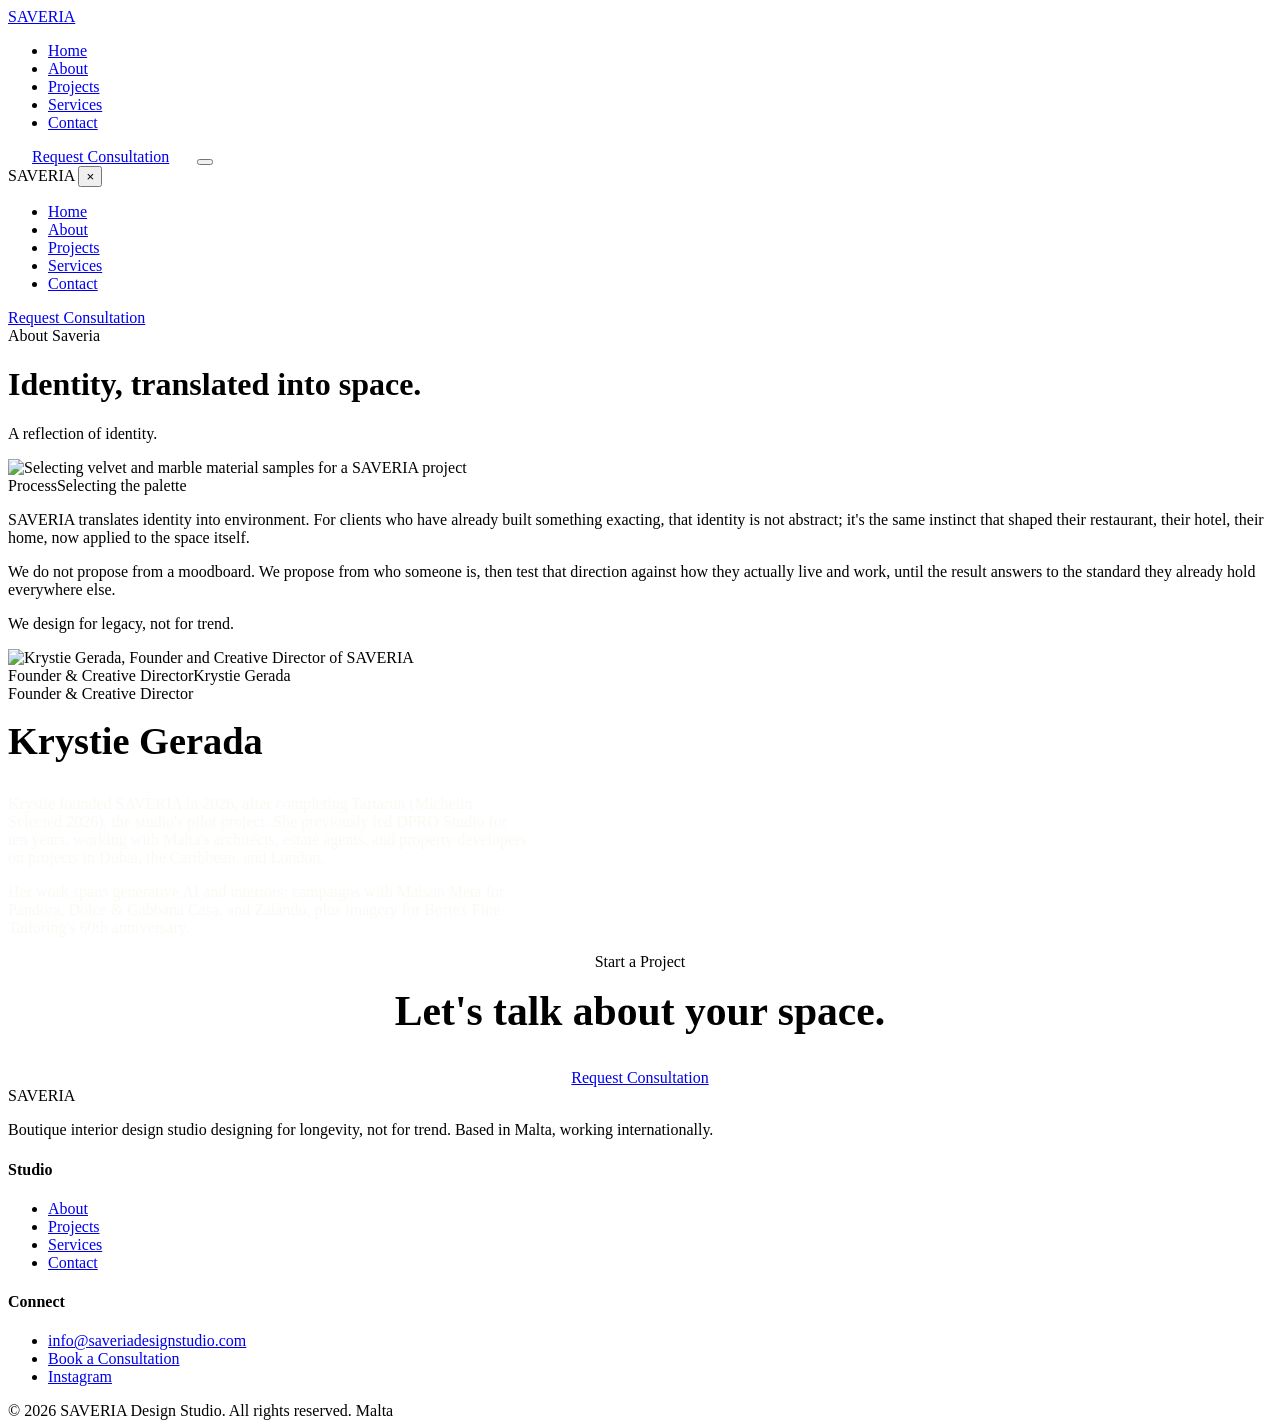
==== about.html @ c2e55684 "Add files via upload" ====
<!DOCTYPE html>
<html lang="en">
<head>
<meta charset="UTF-8" />
<meta name="viewport" content="width=device-width, initial-scale=1.0" />
<title>About · SAVERIA</title>
<meta name="description" content="SAVERIA was founded by Krystie Gerada in 2026. Learn about the studio's philosophy and its founder's thirteen years translating identity into space." />
<link rel="preconnect" href="https://fonts.googleapis.com">
<link rel="preconnect" href="https://fonts.gstatic.com" crossorigin>
<link href="https://fonts.googleapis.com/css2?family=Cormorant+Garamond:ital,wght@0,400;0,500;0,600;1,400;1,500;1,600&family=Jost:ital,wght@0,300;0,400;0,500;0,600;1,300;1,400&family=Prata&display=swap" rel="stylesheet">
<link rel="stylesheet" href="css/styles.css" />
</head>
<body>

<header class="site-header">
  <div class="site-header__inner">
    <a href="index.html" class="logo">SAVERIA</a>
    <nav class="nav">
      <ul class="nav__links">
        <li><a href="index.html">Home</a></li>
        <li><a href="about.html" class="is-active">About</a></li>
        <li><a href="projects.html">Projects</a></li>
        <li><a href="services.html">Services</a></li>
        <li><a href="contact.html">Contact</a></li>
      </ul>
      <a href="https://calendly.com/saveriadesignstudio-info/30min" class="btn btn--primary" style="padding:0.7rem 1.5rem;">Request Consultation</a>
      <button class="nav-toggle" aria-label="Open menu">
        <span></span><span></span><span></span>
      </button>
    </nav>
  </div>
</header>

<div class="nav-drawer">
  <div class="nav-drawer__top">
    <span class="logo">SAVERIA</span>
    <button class="nav-drawer__close" aria-label="Close menu">&times;</button>
  </div>
  <ul>
    <li><a href="index.html">Home</a></li>
    <li><a href="about.html">About</a></li>
    <li><a href="projects.html">Projects</a></li>
    <li><a href="services.html">Services</a></li>
    <li><a href="contact.html">Contact</a></li>
  </ul>
  <a href="https://calendly.com/saveriadesignstudio-info/30min" class="btn btn--primary">Request Consultation</a>
</div>

<main>

  <div class="page-header container">
    <span class="eyebrow" style="justify-content:center;">About Saveria</span>
    <h1>Identity, translated into space.</h1>
    <p class="page-header__lede">A reflection of identity.</p>
  </div>

  <section class="section" style="padding-top:0;">
    <div class="container about-grid">
      <div class="ph ph--portrait ph--photo">
        <img src="images/about/01-materials.jpg" alt="Selecting velvet and marble material samples for a SAVERIA project" />
        <div class="ph__label"><span>Process</span>Selecting the palette</div>
      </div>
      <div class="about-copy">
        <p>SAVERIA translates identity into environment. For clients who have already built something exacting, that identity is not abstract; it's the same instinct that shaped their restaurant, their hotel, their home, now applied to the space itself.</p>
        <p>We do not propose from a moodboard. We propose from who someone is, then test that direction against how they actually live and work, until the result answers to the standard they already hold everywhere else.</p>
        <p>We design for legacy, not for trend.</p>
      </div>
    </div>
  </section>

  <section class="section section--dark">
    <div class="container founder-block">
      <div class="ph ph--tall ph--photo">
        <img src="images/about/02-portrait.jpg" alt="Krystie Gerada, Founder and Creative Director of SAVERIA" style="object-position: top center;" />
        <div class="ph__label"><span>Founder & Creative Director</span>Krystie Gerada</div>
      </div>
      <div>
        <span class="eyebrow">Founder &amp; Creative Director</span>
        <h2 style="margin-top:1rem; font-size:clamp(1.8rem, 3.4vw, 2.4rem);">Krystie Gerada</h2>
        <p style="margin-top:1.25rem; color:rgba(250,246,239,0.72); max-width:520px;">Krystie founded SAVERIA in 2026, after completing Tartarun (Michelin Selected 2026), the studio's pilot project. She previously led DPRO Studio for ten years, working with Malta's architects, estate agents, and property developers on projects in Dubai, the Caribbean, and London.</p>
        <p style="margin-top:1rem; color:rgba(250,246,239,0.72); max-width:520px;">Her work spans generative AI and interiors: campaigns with Maison Meta for Pandora, Dolce &amp; Gabbana Casa, and Zalando, plus imagery for Bortex Fine Tailoring's 60th anniversary.</p>
      </div>
    </div>
  </section>

  <section class="section" style="text-align:center;">
    <div class="container">
      <span class="eyebrow" style="justify-content:center;">Start a Project</span>
      <h2 style="margin-top:1rem; font-size:clamp(1.8rem, 3.4vw, 2.6rem);">Let's talk about your space.</h2>
      <div style="margin-top:2rem;">
        <a href="https://calendly.com/saveriadesignstudio-info/30min" class="btn btn--primary">Request Consultation</a>
      </div>
    </div>
  </section>

</main>

<footer class="site-footer">
  <div class="container">
    <div class="footer-grid">
      <div>
        <span class="logo">SAVERIA</span>
        <p class="footer-tagline">Boutique interior design studio designing for longevity, not for trend. Based in Malta, working internationally.</p>
      </div>
      <div class="footer-col">
        <h4>Studio</h4>
        <ul>
          <li><a href="about.html">About</a></li>
          <li><a href="projects.html">Projects</a></li>
          <li><a href="services.html">Services</a></li>
          <li><a href="contact.html">Contact</a></li>
        </ul>
      </div>
      <div class="footer-col">
        <h4>Connect</h4>
        <ul>
          <li><a href="mailto:info@saveriadesignstudio.com">info@saveriadesignstudio.com</a></li>
          <li><a href="https://calendly.com/saveriadesignstudio-info/30min">Book a Consultation</a></li>
          <li><a href="https://www.instagram.com/saveriadesignstudio/" target="_blank" rel="noopener">Instagram</a></li>
        </ul>
      </div>
    </div>
    <div class="footer-bottom">
      <span>&copy; 2026 SAVERIA Design Studio. All rights reserved.</span>
      <span>Malta</span>
    </div>
  </div>
</footer>

<script src="js/main.js"></script>
</body>
</html>
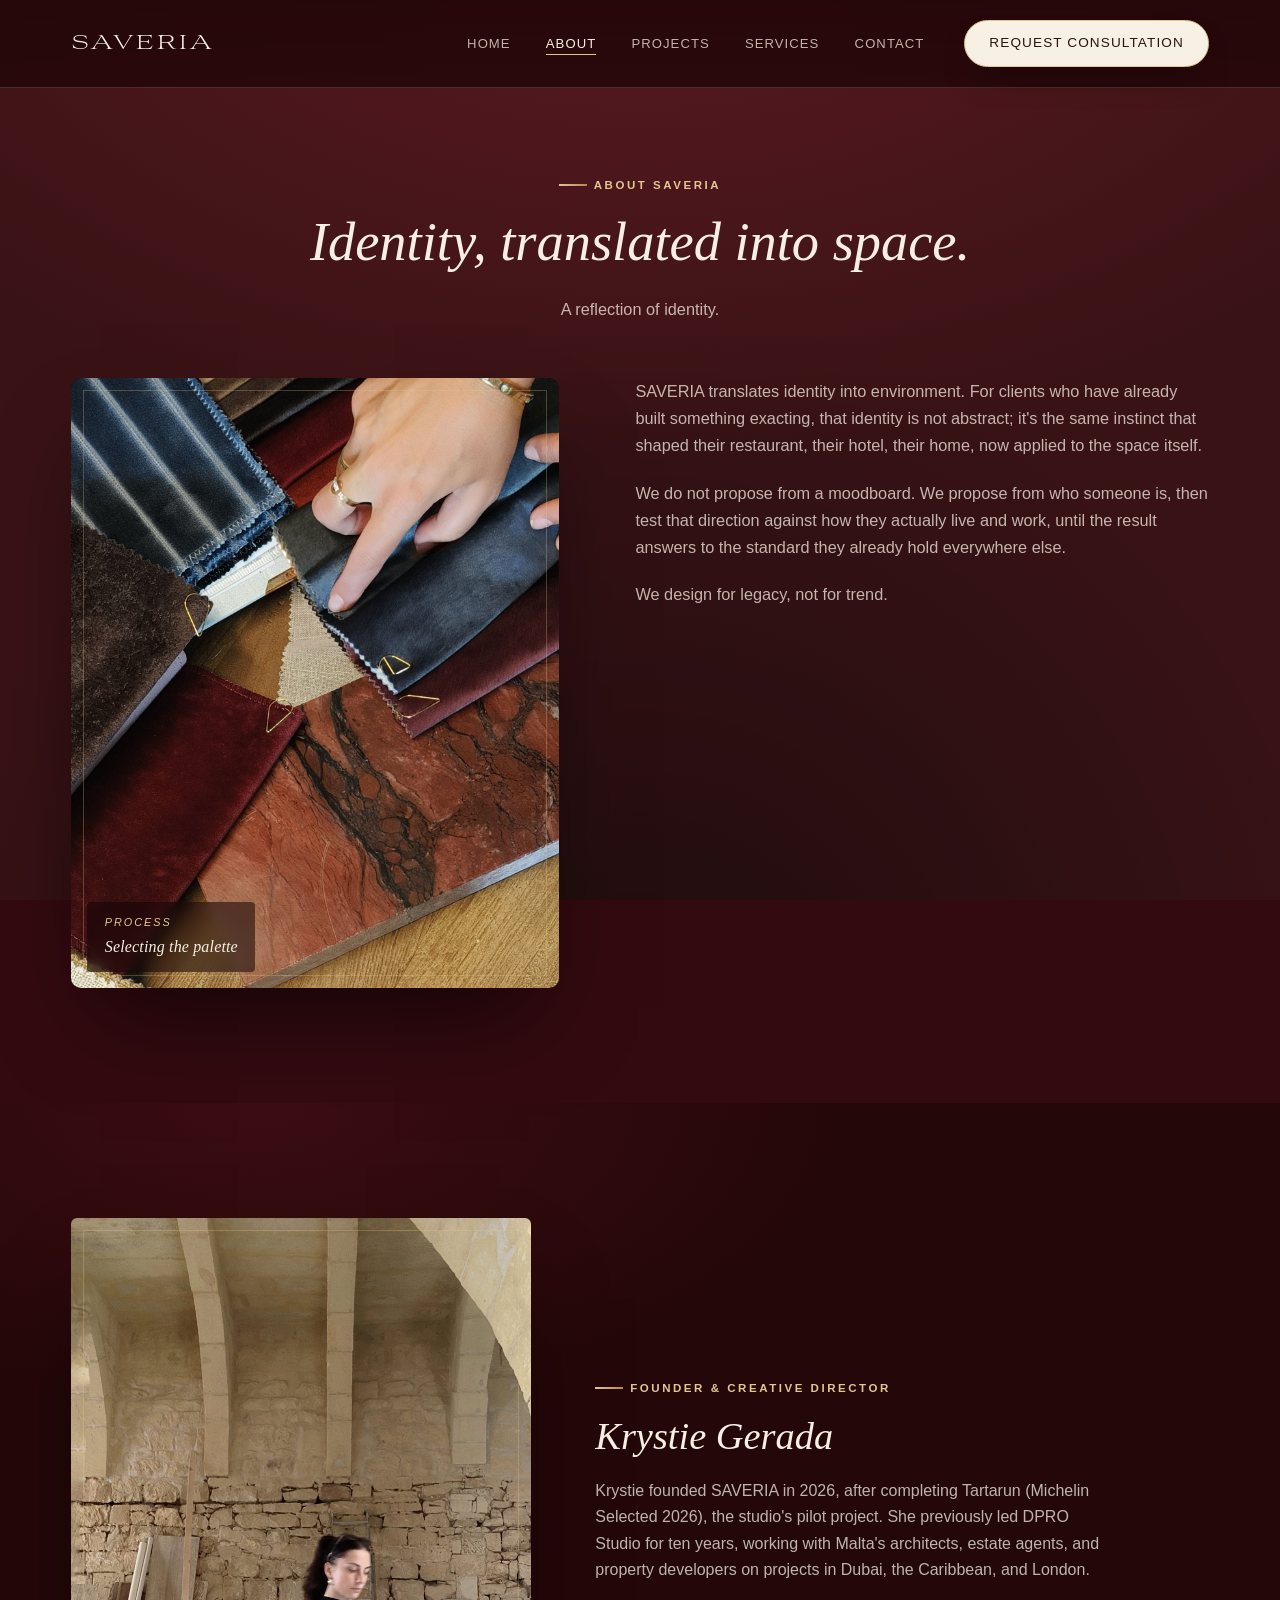
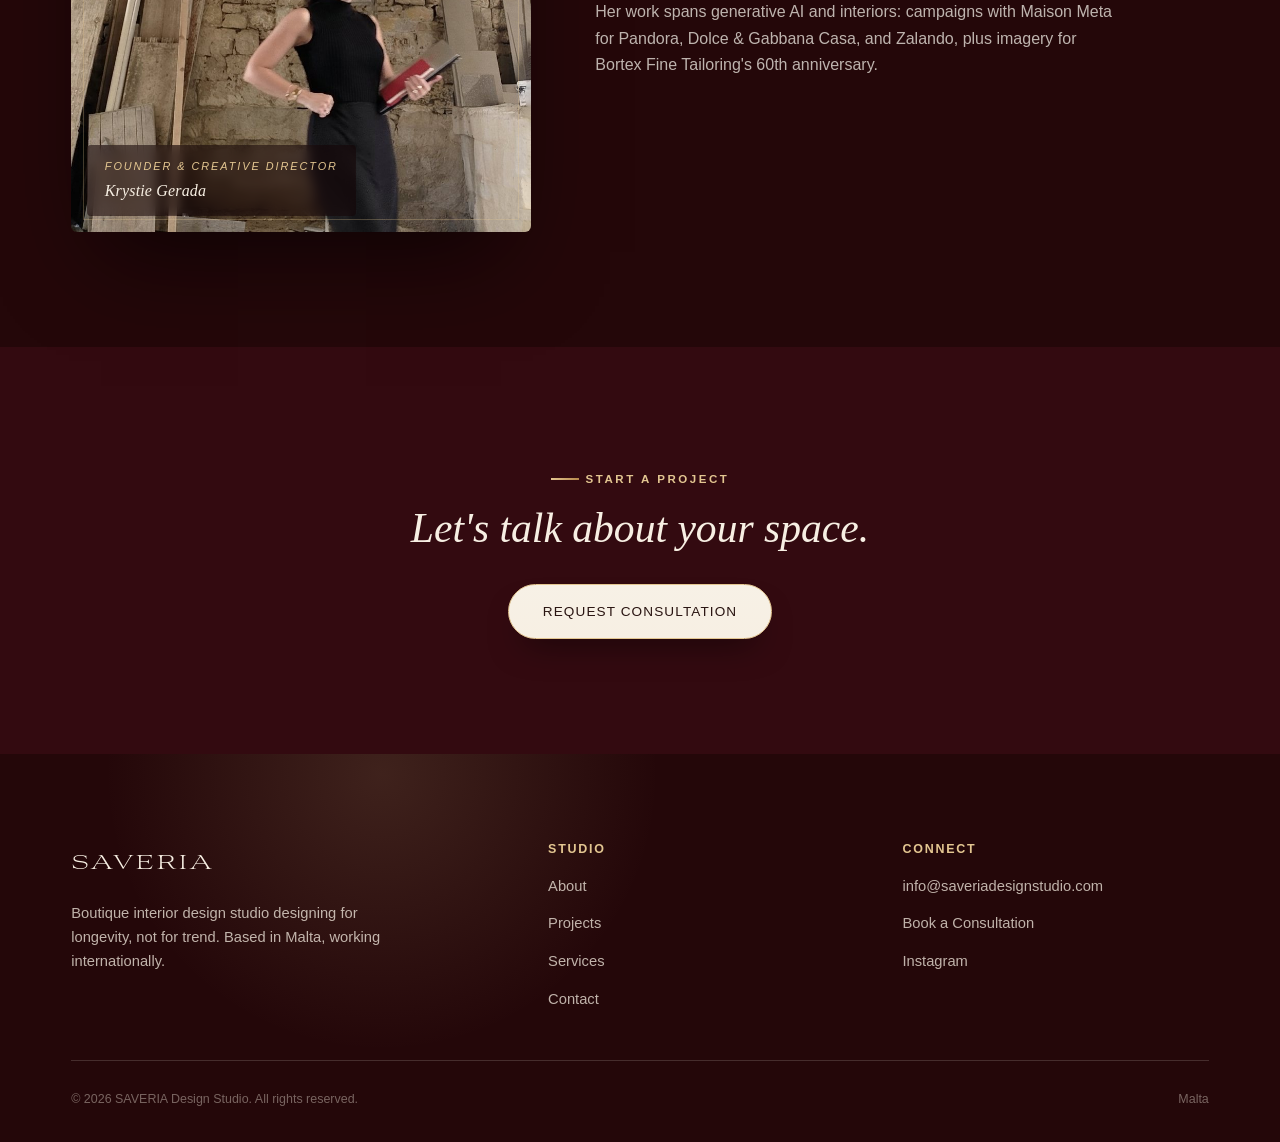
==== commit 8363b21a: "Add missing css, js, and images folders; sync content updates The web uploader dropped these folders" ====
--- a/about.html
+++ b/about.html
@@ -1,132 +1,132 @@
-<!DOCTYPE html>
-<html lang="en">
-<head>
-<meta charset="UTF-8" />
-<meta name="viewport" content="width=device-width, initial-scale=1.0" />
-<title>About · SAVERIA</title>
-<meta name="description" content="SAVERIA was founded by Krystie Gerada in 2026. Learn about the studio's philosophy and its founder's thirteen years translating identity into space." />
-<link rel="preconnect" href="https://fonts.googleapis.com">
-<link rel="preconnect" href="https://fonts.gstatic.com" crossorigin>
-<link href="https://fonts.googleapis.com/css2?family=Cormorant+Garamond:ital,wght@0,400;0,500;0,600;1,400;1,500;1,600&family=Jost:ital,wght@0,300;0,400;0,500;0,600;1,300;1,400&family=Prata&display=swap" rel="stylesheet">
-<link rel="stylesheet" href="css/styles.css" />
-</head>
-<body>
-
-<header class="site-header">
-  <div class="site-header__inner">
-    <a href="index.html" class="logo">SAVERIA</a>
-    <nav class="nav">
-      <ul class="nav__links">
-        <li><a href="index.html">Home</a></li>
-        <li><a href="about.html" class="is-active">About</a></li>
-        <li><a href="projects.html">Projects</a></li>
-        <li><a href="services.html">Services</a></li>
-        <li><a href="contact.html">Contact</a></li>
-      </ul>
-      <a href="https://calendly.com/saveriadesignstudio-info/30min" class="btn btn--primary" style="padding:0.7rem 1.5rem;">Request Consultation</a>
-      <button class="nav-toggle" aria-label="Open menu">
-        <span></span><span></span><span></span>
-      </button>
-    </nav>
-  </div>
-</header>
-
-<div class="nav-drawer">
-  <div class="nav-drawer__top">
-    <span class="logo">SAVERIA</span>
-    <button class="nav-drawer__close" aria-label="Close menu">&times;</button>
-  </div>
-  <ul>
-    <li><a href="index.html">Home</a></li>
-    <li><a href="about.html">About</a></li>
-    <li><a href="projects.html">Projects</a></li>
-    <li><a href="services.html">Services</a></li>
-    <li><a href="contact.html">Contact</a></li>
-  </ul>
-  <a href="https://calendly.com/saveriadesignstudio-info/30min" class="btn btn--primary">Request Consultation</a>
-</div>
-
-<main>
-
-  <div class="page-header container">
-    <span class="eyebrow" style="justify-content:center;">About Saveria</span>
-    <h1>Identity, translated into space.</h1>
-    <p class="page-header__lede">A reflection of identity.</p>
-  </div>
-
-  <section class="section" style="padding-top:0;">
-    <div class="container about-grid">
-      <div class="ph ph--portrait ph--photo">
-        <img src="images/about/01-materials.jpg" alt="Selecting velvet and marble material samples for a SAVERIA project" />
-        <div class="ph__label"><span>Process</span>Selecting the palette</div>
-      </div>
-      <div class="about-copy">
-        <p>SAVERIA translates identity into environment. For clients who have already built something exacting, that identity is not abstract; it's the same instinct that shaped their restaurant, their hotel, their home, now applied to the space itself.</p>
-        <p>We do not propose from a moodboard. We propose from who someone is, then test that direction against how they actually live and work, until the result answers to the standard they already hold everywhere else.</p>
-        <p>We design for legacy, not for trend.</p>
-      </div>
-    </div>
-  </section>
-
-  <section class="section section--dark">
-    <div class="container founder-block">
-      <div class="ph ph--tall ph--photo">
-        <img src="images/about/02-portrait.jpg" alt="Krystie Gerada, Founder and Creative Director of SAVERIA" style="object-position: top center;" />
-        <div class="ph__label"><span>Founder & Creative Director</span>Krystie Gerada</div>
-      </div>
-      <div>
-        <span class="eyebrow">Founder &amp; Creative Director</span>
-        <h2 style="margin-top:1rem; font-size:clamp(1.8rem, 3.4vw, 2.4rem);">Krystie Gerada</h2>
-        <p style="margin-top:1.25rem; color:rgba(250,246,239,0.72); max-width:520px;">Krystie founded SAVERIA in 2026, after completing Tartarun (Michelin Selected 2026), the studio's pilot project. She previously led DPRO Studio for ten years, working with Malta's architects, estate agents, and property developers on projects in Dubai, the Caribbean, and London.</p>
-        <p style="margin-top:1rem; color:rgba(250,246,239,0.72); max-width:520px;">Her work spans generative AI and interiors: campaigns with Maison Meta for Pandora, Dolce &amp; Gabbana Casa, and Zalando, plus imagery for Bortex Fine Tailoring's 60th anniversary.</p>
-      </div>
-    </div>
-  </section>
-
-  <section class="section" style="text-align:center;">
-    <div class="container">
-      <span class="eyebrow" style="justify-content:center;">Start a Project</span>
-      <h2 style="margin-top:1rem; font-size:clamp(1.8rem, 3.4vw, 2.6rem);">Let's talk about your space.</h2>
-      <div style="margin-top:2rem;">
-        <a href="https://calendly.com/saveriadesignstudio-info/30min" class="btn btn--primary">Request Consultation</a>
-      </div>
-    </div>
-  </section>
-
-</main>
-
-<footer class="site-footer">
-  <div class="container">
-    <div class="footer-grid">
-      <div>
-        <span class="logo">SAVERIA</span>
-        <p class="footer-tagline">Boutique interior design studio designing for longevity, not for trend. Based in Malta, working internationally.</p>
-      </div>
-      <div class="footer-col">
-        <h4>Studio</h4>
-        <ul>
-          <li><a href="about.html">About</a></li>
-          <li><a href="projects.html">Projects</a></li>
-          <li><a href="services.html">Services</a></li>
-          <li><a href="contact.html">Contact</a></li>
-        </ul>
-      </div>
-      <div class="footer-col">
-        <h4>Connect</h4>
-        <ul>
-          <li><a href="mailto:info@saveriadesignstudio.com">info@saveriadesignstudio.com</a></li>
-          <li><a href="https://calendly.com/saveriadesignstudio-info/30min">Book a Consultation</a></li>
-          <li><a href="https://www.instagram.com/saveriadesignstudio/" target="_blank" rel="noopener">Instagram</a></li>
-        </ul>
-      </div>
-    </div>
-    <div class="footer-bottom">
-      <span>&copy; 2026 SAVERIA Design Studio. All rights reserved.</span>
-      <span>Malta</span>
-    </div>
-  </div>
-</footer>
-
-<script src="js/main.js"></script>
-</body>
-</html>
+<!DOCTYPE html>
+<html lang="en">
+<head>
+<meta charset="UTF-8" />
+<meta name="viewport" content="width=device-width, initial-scale=1.0" />
+<title>About · SAVERIA</title>
+<meta name="description" content="SAVERIA was founded by Krystie Gerada in 2026. Learn about the studio's philosophy and its founder's thirteen years translating identity into space." />
+<link rel="preconnect" href="https://fonts.googleapis.com">
+<link rel="preconnect" href="https://fonts.gstatic.com" crossorigin>
+<link href="https://fonts.googleapis.com/css2?family=Cormorant+Garamond:ital,wght@0,400;0,500;0,600;1,400;1,500;1,600&family=Jost:ital,wght@0,300;0,400;0,500;0,600;1,300;1,400&family=Prata&display=swap" rel="stylesheet">
+<link rel="stylesheet" href="css/styles.css" />
+</head>
+<body>
+
+<header class="site-header">
+  <div class="site-header__inner">
+    <a href="index.html" class="logo">SAVERIA</a>
+    <nav class="nav">
+      <ul class="nav__links">
+        <li><a href="index.html">Home</a></li>
+        <li><a href="about.html" class="is-active">About</a></li>
+        <li><a href="projects.html">Projects</a></li>
+        <li><a href="services.html">Services</a></li>
+        <li><a href="contact.html">Contact</a></li>
+      </ul>
+      <a href="https://calendly.com/saveriadesignstudio-info/30min" class="btn btn--primary" style="padding:0.7rem 1.5rem;">Request Consultation</a>
+      <button class="nav-toggle" aria-label="Open menu">
+        <span></span><span></span><span></span>
+      </button>
+    </nav>
+  </div>
+</header>
+
+<div class="nav-drawer">
+  <div class="nav-drawer__top">
+    <span class="logo">SAVERIA</span>
+    <button class="nav-drawer__close" aria-label="Close menu">&times;</button>
+  </div>
+  <ul>
+    <li><a href="index.html">Home</a></li>
+    <li><a href="about.html">About</a></li>
+    <li><a href="projects.html">Projects</a></li>
+    <li><a href="services.html">Services</a></li>
+    <li><a href="contact.html">Contact</a></li>
+  </ul>
+  <a href="https://calendly.com/saveriadesignstudio-info/30min" class="btn btn--primary">Request Consultation</a>
+</div>
+
+<main>
+
+  <div class="page-header container">
+    <span class="eyebrow" style="justify-content:center;">About Saveria</span>
+    <h1>Identity, translated into space.</h1>
+    <p class="page-header__lede">A reflection of identity.</p>
+  </div>
+
+  <section class="section" style="padding-top:0;">
+    <div class="container about-grid">
+      <div class="ph ph--portrait ph--photo">
+        <img src="images/about/01-materials.jpg" alt="Selecting velvet and marble material samples for a SAVERIA project" />
+        <div class="ph__label"><span>Process</span>Selecting the palette</div>
+      </div>
+      <div class="about-copy">
+        <p>SAVERIA translates identity into environment. For clients who have already built something exacting, that identity is not abstract; it's the same instinct that shaped their restaurant, their hotel, their home, now applied to the space itself.</p>
+        <p>We do not propose from a moodboard. We propose from who someone is, then test that direction against how they actually live and work, until the result answers to the standard they already hold everywhere else.</p>
+        <p>We design for legacy, not for trend.</p>
+      </div>
+    </div>
+  </section>
+
+  <section class="section section--dark">
+    <div class="container founder-block">
+      <div class="ph ph--tall ph--photo">
+        <img src="images/about/02-portrait.jpg" alt="Krystie Gerada, Founder and Creative Director of SAVERIA" style="object-position: top center;" />
+        <div class="ph__label"><span>Founder & Creative Director</span>Krystie Gerada</div>
+      </div>
+      <div>
+        <span class="eyebrow">Founder &amp; Creative Director</span>
+        <h2 style="margin-top:1rem; font-size:clamp(1.8rem, 3.4vw, 2.4rem);">Krystie Gerada</h2>
+        <p style="margin-top:1.25rem; color:rgba(250,246,239,0.72); max-width:520px;">Krystie founded SAVERIA in 2026, after completing Tartarun (Michelin Selected 2026), the studio's pilot project. She previously led DPRO Studio for ten years, working with Malta's architects, estate agents, and property developers on projects in Dubai, the Caribbean, and London.</p>
+        <p style="margin-top:1rem; color:rgba(250,246,239,0.72); max-width:520px;">Her work spans generative AI and interiors: campaigns with Maison Meta for Pandora, Dolce &amp; Gabbana Casa, and Zalando, plus imagery for Bortex Fine Tailoring's 60th anniversary.</p>
+      </div>
+    </div>
+  </section>
+
+  <section class="section" style="text-align:center;">
+    <div class="container">
+      <span class="eyebrow" style="justify-content:center;">Start a Project</span>
+      <h2 style="margin-top:1rem; font-size:clamp(1.8rem, 3.4vw, 2.6rem);">Let's talk about your space.</h2>
+      <div style="margin-top:2rem;">
+        <a href="https://calendly.com/saveriadesignstudio-info/30min" class="btn btn--primary">Request Consultation</a>
+      </div>
+    </div>
+  </section>
+
+</main>
+
+<footer class="site-footer">
+  <div class="container">
+    <div class="footer-grid">
+      <div>
+        <span class="logo">SAVERIA</span>
+        <p class="footer-tagline">Boutique interior design studio designing for longevity, not for trend. Based in Malta, working internationally.</p>
+      </div>
+      <div class="footer-col">
+        <h4>Studio</h4>
+        <ul>
+          <li><a href="about.html">About</a></li>
+          <li><a href="projects.html">Projects</a></li>
+          <li><a href="services.html">Services</a></li>
+          <li><a href="contact.html">Contact</a></li>
+        </ul>
+      </div>
+      <div class="footer-col">
+        <h4>Connect</h4>
+        <ul>
+          <li><a href="mailto:info@saveriadesignstudio.com">info@saveriadesignstudio.com</a></li>
+          <li><a href="https://calendly.com/saveriadesignstudio-info/30min">Book a Consultation</a></li>
+          <li><a href="https://www.instagram.com/saveriadesignstudio/" target="_blank" rel="noopener">Instagram</a></li>
+        </ul>
+      </div>
+    </div>
+    <div class="footer-bottom">
+      <span>&copy; 2026 SAVERIA Design Studio. All rights reserved.</span>
+      <span>Malta</span>
+    </div>
+  </div>
+</footer>
+
+<script src="js/main.js"></script>
+</body>
+</html>
--- a/css/styles.css
+++ b/css/styles.css
@@ -0,0 +1,1139 @@
+/* ============================================================
+   SAVERIA — Design System
+   ============================================================ */
+
+@font-face {
+  font-family: "Aviano Serif";
+  src: url("fonts/Aviano-Serif-Light.otf") format("opentype");
+  font-weight: 300;
+  font-style: normal;
+  font-display: swap;
+}
+
+:root {
+  /* Burgundy is the dominant surface across the site. --bg-0 is the deepest
+     (footer, founder block), --bg-1 the base page colour, --bg-2 a slightly
+     lifted panel for subtle separation between sections. */
+  --bg-0: #240709;
+  --bg-1: #330a10;
+  --bg-2: #421019;
+
+  --ivory: #f7efe3;
+  --ivory-soft: rgba(247, 239, 227, 0.74);
+  --ivory-faint: rgba(247, 239, 227, 0.16);
+  --paper: #f7f1e6;
+  --ink: #2a1512;
+  --ink-soft: rgba(42, 21, 18, 0.68);
+
+  --burgundy: #8a1c2c;
+  --burgundy-bright: #a4283a;
+  --burgundy-deep: #240709;
+  --brass: #b6884c;
+  --brass-light: #e3c691;
+  --line: rgba(247, 239, 227, 0.16);
+  --line-paper: rgba(42, 21, 18, 0.14);
+  --shadow-soft: 0 35px 70px -25px rgba(0, 0, 0, 0.55);
+  --shadow-deep: 0 50px 90px -30px rgba(0, 0, 0, 0.65);
+
+  /* Logo font: your licensed Aviano Serif Light file (css/fonts). Prata is the
+     fallback if that file is ever missing. */
+  --font-logo: "Aviano Serif", "Prata", serif;
+  --font-display: "Cormorant Garamond", "Georgia", serif;
+  --font-body: "Jost", -apple-system, BlinkMacSystemFont, sans-serif;
+
+  --noise: url("data:image/svg+xml,%3Csvg xmlns='http://www.w3.org/2000/svg' width='180' height='180'%3E%3Cfilter id='n'%3E%3CfeTurbulence type='fractalNoise' baseFrequency='0.85' numOctaves='2' stitchTiles='stitch'/%3E%3CfeColorMatrix type='matrix' values='0 0 0 0 0.85  0 0 0 0 0.7  0 0 0 0 0.45  0 0 0 0 0.035'/%3E%3C/filter%3E%3Crect width='100%25' height='100%25' filter='url(%23n)'/%3E%3C/svg%3E");
+
+  --container: 1240px;
+  --gutter: clamp(1.5rem, 4vw, 4rem);
+}
+
+*,
+*::before,
+*::after {
+  box-sizing: border-box;
+}
+
+html {
+  scroll-behavior: smooth;
+}
+
+body {
+  margin: 0;
+  background-color: var(--bg-1);
+  background-image: var(--noise),
+    radial-gradient(ellipse 1500px 900px at 50% -12%, rgba(164, 40, 58, 0.32), transparent 62%),
+    radial-gradient(circle at 50% 115%, rgba(0, 0, 0, 0.55), transparent 60%);
+  background-attachment: fixed;
+  color: var(--ivory);
+  font-family: var(--font-body);
+  font-weight: 300;
+  font-size: 16px;
+  line-height: 1.65;
+  -webkit-font-smoothing: antialiased;
+}
+
+img {
+  max-width: 100%;
+  display: block;
+}
+
+a {
+  color: inherit;
+  text-decoration: none;
+}
+
+h1, h2, h3, h4 {
+  font-family: var(--font-display);
+  font-weight: 500;
+  line-height: 1.15;
+  margin: 0;
+  color: var(--ivory);
+}
+
+h1, h2 {
+  font-style: italic;
+  font-weight: 500;
+}
+
+h1 em, h2 em {
+  font-style: normal;
+  color: var(--brass-light);
+}
+
+p {
+  margin: 0;
+}
+
+.container {
+  max-width: var(--container);
+  margin: 0 auto;
+  padding: 0 var(--gutter);
+}
+
+.eyebrow {
+  display: inline-flex;
+  align-items: center;
+  gap: 0.6em;
+  font-family: var(--font-body);
+  font-size: 0.72rem;
+  letter-spacing: 0.22em;
+  text-transform: uppercase;
+  color: var(--brass-light);
+  font-weight: 600;
+}
+
+.eyebrow::before {
+  content: "";
+  width: 28px;
+  height: 1.5px;
+  background: linear-gradient(90deg, var(--brass-light), var(--brass));
+}
+
+.section {
+  padding: clamp(4rem, 9vw, 7.5rem) 0;
+}
+
+.section--tight {
+  padding: clamp(2.5rem, 6vw, 4.5rem) 0;
+}
+
+.section--dark {
+  background-color: var(--bg-0);
+  background-image: radial-gradient(ellipse 1000px 500px at 20% 0%, rgba(164, 40, 58, 0.18), transparent 60%);
+  color: var(--ivory-soft);
+}
+
+.section--dark h1,
+.section--dark h2,
+.section--dark h3,
+.section--dark h4 {
+  color: var(--ivory);
+}
+
+.section--tint {
+  background-color: var(--bg-2);
+  background-image: radial-gradient(ellipse 900px 500px at 50% 0%, rgba(227, 198, 145, 0.06), transparent 65%);
+}
+
+/* ---------- Buttons ---------- */
+
+.btn {
+  display: inline-flex;
+  align-items: center;
+  gap: 0.6rem;
+  padding: 0.95rem 2.1rem;
+  border: 1px solid var(--line);
+  border-radius: 999px;
+  font-family: var(--font-body);
+  font-size: 0.85rem;
+  letter-spacing: 0.08em;
+  text-transform: uppercase;
+  font-weight: 500;
+  cursor: pointer;
+  background: transparent;
+  color: var(--ivory);
+  transition: background 0.3s ease, color 0.3s ease, border-color 0.3s ease, box-shadow 0.3s ease;
+}
+
+.btn:hover {
+  background: var(--ivory);
+  color: var(--burgundy-deep);
+  border-color: var(--ivory);
+  box-shadow: var(--shadow-soft);
+}
+
+.btn--primary {
+  background: linear-gradient(180deg, var(--paper), var(--ivory));
+  border-color: var(--brass-light);
+  color: var(--ink);
+  box-shadow: 0 18px 34px -16px rgba(0, 0, 0, 0.6);
+}
+
+.btn--primary:hover {
+  background: var(--brass-light);
+  border-color: var(--brass-light);
+  color: var(--burgundy-deep);
+  box-shadow: 0 20px 38px -14px rgba(0, 0, 0, 0.65);
+}
+
+.btn--on-dark {
+  border-color: var(--line);
+  color: var(--ivory);
+}
+
+.btn--on-dark:hover {
+  background: var(--ivory);
+  color: var(--burgundy-deep);
+  border-color: var(--ivory);
+  box-shadow: var(--shadow-soft);
+}
+
+/* ============================================================
+   Header
+   ============================================================ */
+
+.site-header {
+  position: sticky;
+  top: 0;
+  z-index: 100;
+  background: linear-gradient(180deg, rgba(36, 7, 9, 0.94), rgba(36, 7, 9, 0.86));
+  backdrop-filter: blur(10px);
+  border-bottom: 1px solid var(--line);
+}
+
+.site-header__inner {
+  display: flex;
+  align-items: center;
+  justify-content: space-between;
+  padding: 1.25rem var(--gutter);
+  max-width: var(--container);
+  margin: 0 auto;
+}
+
+.logo {
+  font-family: var(--font-logo);
+  font-size: 1.6rem;
+  letter-spacing: 0.08em;
+  font-weight: 300;
+  font-style: normal;
+  color: var(--ivory);
+}
+
+.nav {
+  display: flex;
+  align-items: center;
+  gap: 2.5rem;
+}
+
+.nav__links {
+  display: flex;
+  gap: 2.2rem;
+  list-style: none;
+  margin: 0;
+  padding: 0;
+}
+
+.nav__links a {
+  font-size: 0.82rem;
+  letter-spacing: 0.08em;
+  text-transform: uppercase;
+  font-weight: 500;
+  position: relative;
+  padding-bottom: 4px;
+  color: var(--ivory-soft);
+}
+
+.nav__links a::after {
+  content: "";
+  position: absolute;
+  left: 0;
+  right: 100%;
+  bottom: 0;
+  height: 1px;
+  background: var(--brass-light);
+  transition: right 0.25s ease;
+}
+
+.nav__links a:hover,
+.nav__links a.is-active {
+  color: var(--ivory);
+}
+
+.nav__links a:hover::after,
+.nav__links a.is-active::after {
+  right: 0;
+}
+
+.nav-toggle {
+  display: none;
+  flex-direction: column;
+  gap: 5px;
+  background: none;
+  border: none;
+  cursor: pointer;
+  padding: 8px;
+}
+
+.nav-toggle span {
+  width: 22px;
+  height: 1.5px;
+  background: var(--ivory);
+  transition: transform 0.25s ease, opacity 0.25s ease;
+}
+
+/* ============================================================
+   Footer
+   ============================================================ */
+
+.site-footer {
+  position: relative;
+  overflow: hidden;
+  background: var(--bg-0);
+  color: var(--ivory-soft);
+  padding: clamp(3.5rem, 7vw, 5.5rem) 0 2rem;
+}
+
+.site-footer::before {
+  content: "";
+  position: absolute;
+  top: -260px;
+  left: 8%;
+  width: 560px;
+  height: 560px;
+  background: radial-gradient(circle, rgba(227, 198, 145, 0.14), transparent 70%);
+  pointer-events: none;
+}
+
+.site-footer .container {
+  position: relative;
+}
+
+.footer-grid {
+  display: grid;
+  grid-template-columns: 1.4fr 1fr 1fr;
+  gap: 3rem;
+  padding-bottom: 3rem;
+  border-bottom: 1px solid var(--line);
+}
+
+.footer-grid .logo {
+  color: var(--ivory);
+}
+
+.footer-tagline {
+  margin-top: 1rem;
+  max-width: 320px;
+  color: var(--ivory-soft);
+  font-size: 0.92rem;
+}
+
+.footer-col h4 {
+  font-family: var(--font-body);
+  font-size: 0.78rem;
+  letter-spacing: 0.14em;
+  text-transform: uppercase;
+  color: var(--brass-light);
+  margin-bottom: 1rem;
+  font-weight: 600;
+}
+
+.footer-col ul {
+  list-style: none;
+  margin: 0;
+  padding: 0;
+  display: flex;
+  flex-direction: column;
+  gap: 0.7rem;
+}
+
+.footer-col a {
+  font-size: 0.92rem;
+  color: var(--ivory-soft);
+  transition: color 0.2s ease;
+}
+
+.footer-col a:hover {
+  color: var(--brass-light);
+}
+
+.footer-bottom {
+  display: flex;
+  justify-content: space-between;
+  align-items: center;
+  padding-top: 1.75rem;
+  font-size: 0.78rem;
+  color: rgba(247, 239, 227, 0.4);
+  flex-wrap: wrap;
+  gap: 0.75rem;
+}
+
+/* ============================================================
+   Hero
+   ============================================================ */
+
+.hero {
+  padding: clamp(3.5rem, 8vw, 6rem) 0 clamp(3rem, 6vw, 5rem);
+}
+
+.hero__grid {
+  display: grid;
+  grid-template-columns: 1fr 1fr;
+  gap: clamp(2rem, 5vw, 4.5rem);
+  align-items: center;
+}
+
+.hero__media {
+  order: 1;
+}
+
+.hero__copy {
+  order: 2;
+}
+
+.hero h1 {
+  font-size: clamp(2.4rem, 4.2vw, 3.6rem);
+  margin: 1.1rem 0 1.6rem;
+}
+
+.hero__lede {
+  font-size: 1.05rem;
+  color: var(--ivory-soft);
+  max-width: 480px;
+  margin-bottom: 2.2rem;
+}
+
+.hero__lede em {
+  font-style: italic;
+  color: var(--brass-light);
+}
+
+/* ============================================================
+   Media frames — real photography, with a placeholder mode
+   (gradient block) as a fallback for slots not yet shot.
+   ============================================================ */
+
+.ph {
+  position: relative;
+  overflow: hidden;
+  border-radius: 6px;
+  background: linear-gradient(155deg, var(--burgundy-bright) 0%, var(--burgundy) 45%, #4a0f18 78%, var(--burgundy-deep) 100%);
+  box-shadow: var(--shadow-deep);
+  display: flex;
+  align-items: flex-end;
+  color: var(--ivory);
+  isolation: isolate;
+}
+
+.ph::before {
+  content: "";
+  position: absolute;
+  inset: 0;
+  background-image: radial-gradient(circle at 25% 15%, rgba(227, 198, 145, 0.3), transparent 45%),
+    repeating-linear-gradient(120deg, rgba(250, 246, 239, 0.05) 0px, rgba(250, 246, 239, 0.05) 1px, transparent 1px, transparent 90px);
+  z-index: 0;
+}
+
+.ph::after {
+  content: "";
+  position: absolute;
+  inset: 12px;
+  border: 1px solid rgba(227, 198, 145, 0.28);
+  pointer-events: none;
+  z-index: 1;
+}
+
+.ph__label {
+  position: absolute;
+  left: 0;
+  bottom: 0;
+  z-index: 2;
+  padding: 1.5rem;
+  font-family: var(--font-display);
+  font-style: italic;
+  font-size: 1.15rem;
+  letter-spacing: 0.01em;
+  line-height: 1.3;
+}
+
+.ph__label span {
+  display: block;
+  font-family: var(--font-body);
+  font-size: 0.68rem;
+  letter-spacing: 0.18em;
+  text-transform: uppercase;
+  color: var(--brass-light);
+  margin-bottom: 0.5rem;
+}
+
+/* Real photo variant: drop the synthetic texture, keep the gold framing
+   line, and turn the label into a frosted caption chip over the image. */
+.ph--photo {
+  background: var(--bg-0);
+}
+
+.ph--photo::before {
+  display: none;
+}
+
+.ph--photo img {
+  position: absolute;
+  inset: 0;
+  width: 100%;
+  height: 100%;
+  object-fit: cover;
+  z-index: 0;
+}
+
+.ph--photo .ph__label {
+  background: rgba(20, 5, 7, 0.55);
+  backdrop-filter: blur(6px);
+  border-radius: 4px;
+  margin: 1rem;
+  padding: 0.85rem 1.1rem;
+  font-size: 1rem;
+}
+
+/* Natural variant: full frame, no crop. The box takes whatever height the
+   image's own aspect ratio gives it at the column width, instead of being
+   forced into a fixed ratio and cropped with object-fit: cover. */
+.ph--natural {
+  aspect-ratio: auto;
+}
+
+.ph--natural img {
+  position: static;
+  display: block;
+  width: 100%;
+  height: auto;
+}
+
+.ph--hero {
+  aspect-ratio: 4 / 5;
+  border-radius: 10px;
+}
+
+.ph--wide {
+  aspect-ratio: 16 / 9;
+}
+
+.ph--square {
+  aspect-ratio: 1 / 1;
+}
+
+.ph--tall {
+  aspect-ratio: 3 / 4;
+}
+
+.ph--portrait {
+  aspect-ratio: 4 / 5;
+  border-radius: 10px;
+}
+
+/* ============================================================
+   Intro statement block
+   ============================================================ */
+
+.statement {
+  text-align: center;
+  max-width: 820px;
+  margin: 0 auto;
+}
+
+.statement h2 {
+  font-size: clamp(1.6rem, 3vw, 2.3rem);
+  font-weight: 400;
+  font-style: italic;
+  color: var(--ivory-soft);
+}
+
+.statement h2 em {
+  font-style: normal;
+  color: var(--brass-light);
+}
+
+/* ============================================================
+   Project grid & cards
+   ============================================================ */
+
+.project-grid {
+  display: grid;
+  grid-template-columns: repeat(2, 1fr);
+  gap: clamp(1.5rem, 3vw, 2.5rem);
+}
+
+.project-card {
+  display: block;
+}
+
+.project-card__media {
+  margin-bottom: 1.1rem;
+  transition: transform 0.4s ease;
+}
+
+.project-card:hover .project-card__media {
+  transform: translateY(-4px);
+}
+
+.project-card__meta {
+  display: flex;
+  justify-content: space-between;
+  align-items: baseline;
+  gap: 1rem;
+}
+
+.project-card__meta h3 {
+  font-size: 1.3rem;
+}
+
+.project-card__tag {
+  font-size: 0.72rem;
+  letter-spacing: 0.1em;
+  text-transform: uppercase;
+  color: var(--brass-light);
+  white-space: nowrap;
+  font-weight: 600;
+}
+
+.project-card__excerpt {
+  margin-top: 0.5rem;
+  color: var(--ivory-soft);
+  font-size: 0.92rem;
+  max-width: 46ch;
+}
+
+/* Featured (home) variant: asymmetric */
+.project-grid--home {
+  grid-template-columns: repeat(4, 1fr);
+  grid-auto-rows: auto;
+}
+
+.project-grid--home .project-card:nth-child(1) {
+  grid-column: span 2;
+  grid-row: span 2;
+}
+.project-grid--home .project-card:nth-child(1) .ph {
+  aspect-ratio: 1 / 1.05;
+}
+.project-grid--home .project-card:nth-child(2) {
+  grid-column: span 2;
+}
+.project-grid--home .project-card:nth-child(3) {
+  grid-column: span 2;
+}
+.project-grid--home .project-card:nth-child(4) {
+  grid-column: span 2;
+}
+
+/* ============================================================
+   Project detail page
+   ============================================================ */
+
+.project-hero {
+  padding-top: clamp(2rem, 5vw, 3rem);
+}
+
+.project-hero__head {
+  max-width: 760px;
+  margin-bottom: 2.5rem;
+}
+
+.project-hero__head h1 {
+  font-size: clamp(2.1rem, 4vw, 3.1rem);
+  margin-top: 0.9rem;
+}
+
+.project-meta-row {
+  display: flex;
+  gap: clamp(1.5rem, 4vw, 3.5rem);
+  flex-wrap: wrap;
+  margin-top: 2.75rem;
+  padding-top: 2rem;
+  border-top: 1px solid var(--line);
+}
+
+.project-meta-row div h4 {
+  font-family: var(--font-body);
+  font-size: 0.7rem;
+  letter-spacing: 0.14em;
+  text-transform: uppercase;
+  color: var(--brass-light);
+  margin-bottom: 0.4rem;
+  font-weight: 600;
+}
+
+.project-meta-row div p {
+  font-size: 0.95rem;
+  color: var(--ivory-soft);
+}
+
+.project-narrative {
+  max-width: 700px;
+  margin: 0 auto;
+  font-size: 1.05rem;
+  color: var(--ivory-soft);
+}
+
+.project-narrative p + p {
+  margin-top: 1.4rem;
+}
+
+/* Masonry: each image keeps its own natural aspect ratio (no crop), so a
+   fixed-row grid would leave gaps. CSS columns let heights vary freely. */
+.project-gallery {
+  columns: 2;
+  column-gap: clamp(1rem, 2.5vw, 1.75rem);
+}
+
+.project-gallery .ph {
+  break-inside: avoid;
+  margin-bottom: clamp(1rem, 2.5vw, 1.75rem);
+}
+
+.compare-grid {
+  display: grid;
+  grid-template-columns: 1fr 1fr;
+  gap: clamp(1rem, 2.5vw, 1.75rem);
+  margin-bottom: clamp(2rem, 5vw, 3rem);
+}
+
+.project-nav {
+  display: flex;
+  justify-content: space-between;
+  align-items: center;
+  padding-top: 2.5rem;
+  border-top: 1px solid var(--line);
+}
+
+.project-nav a {
+  font-size: 0.82rem;
+  letter-spacing: 0.08em;
+  text-transform: uppercase;
+  font-weight: 600;
+  color: var(--brass-light);
+  transition: color 0.2s ease;
+}
+
+.project-nav a:hover {
+  color: var(--ivory);
+}
+
+/* ============================================================
+   About page
+   ============================================================ */
+
+.about-grid {
+  display: grid;
+  grid-template-columns: 0.85fr 1fr;
+  gap: clamp(2.5rem, 6vw, 5rem);
+  align-items: start;
+}
+
+.about-copy p {
+  color: var(--ivory-soft);
+  font-size: 1.02rem;
+}
+
+.about-copy p + p {
+  margin-top: 1.3rem;
+}
+
+.pull-quote {
+  font-family: var(--font-display);
+  font-style: italic;
+  font-size: 1.4rem;
+  color: var(--brass-light);
+  margin: 2rem 0;
+  line-height: 1.4;
+}
+
+.founder-block {
+  display: grid;
+  grid-template-columns: 0.75fr 1fr;
+  gap: clamp(2rem, 5vw, 4rem);
+  align-items: center;
+}
+
+/* ============================================================
+   Services page
+   ============================================================ */
+
+.services-list {
+  display: flex;
+  flex-direction: column;
+}
+
+.service-row {
+  display: grid;
+  grid-template-columns: 90px 1.1fr 1.3fr;
+  gap: clamp(1.5rem, 4vw, 3rem);
+  padding: 2.5rem 0;
+  border-top: 1px solid var(--line);
+  align-items: baseline;
+}
+
+.services-list .service-row:last-child {
+  border-bottom: 1px solid var(--line);
+}
+
+.service-row__num {
+  font-family: var(--font-display);
+  font-size: 1.1rem;
+  color: var(--brass-light);
+}
+
+.service-row h3 {
+  font-size: 1.5rem;
+}
+
+.service-row p {
+  color: var(--ivory-soft);
+  font-size: 0.98rem;
+}
+
+.process-grid {
+  display: grid;
+  grid-template-columns: repeat(4, 1fr);
+  gap: 2rem;
+}
+
+.process-step h4 {
+  font-family: var(--font-display);
+  font-size: 2.2rem;
+  color: var(--brass-light);
+  margin-bottom: 0.75rem;
+}
+
+.process-step h3 {
+  font-size: 1.15rem;
+  margin-bottom: 0.6rem;
+  color: var(--ivory);
+}
+
+.process-step p {
+  font-size: 0.9rem;
+  color: var(--ivory-soft);
+}
+
+/* ============================================================
+   Contact page
+   ============================================================ */
+
+.contact-grid {
+  display: grid;
+  grid-template-columns: 1fr 1.2fr;
+  gap: clamp(2.5rem, 6vw, 5rem);
+  align-items: start;
+}
+
+.contact-info h4 {
+  font-family: var(--font-body);
+  font-size: 0.72rem;
+  letter-spacing: 0.14em;
+  text-transform: uppercase;
+  color: var(--brass-light);
+  margin-bottom: 0.5rem;
+  font-weight: 600;
+}
+
+.contact-info .contact-block + .contact-block {
+  margin-top: 2rem;
+}
+
+.contact-info a.contact-value,
+.contact-info p.contact-value {
+  font-size: 1.15rem;
+  font-family: var(--font-display);
+  color: var(--ivory);
+}
+
+/* Contact form sits on a warm paper card — deliberate contrast against the
+   burgundy field, like a printed invitation. */
+.paper-card {
+  background: var(--paper);
+  border-radius: 16px;
+  padding: clamp(2rem, 4vw, 3rem);
+  box-shadow: var(--shadow-deep);
+}
+
+.paper-card .field input,
+.paper-card .field textarea,
+.paper-card .field select {
+  color: var(--ink);
+  border-bottom-color: var(--line-paper);
+}
+
+.paper-card .field label {
+  color: var(--ink-soft);
+}
+
+.paper-card .form-note {
+  color: var(--ink-soft);
+}
+
+.paper-card .btn--primary {
+  background: var(--burgundy);
+  border-color: var(--burgundy);
+  color: var(--ivory);
+}
+
+.paper-card .btn--primary:hover {
+  background: var(--burgundy-deep);
+  border-color: var(--burgundy-deep);
+  color: var(--ivory);
+}
+
+.form-row {
+  display: grid;
+  grid-template-columns: 1fr 1fr;
+  gap: 1.25rem;
+  margin-bottom: 1.25rem;
+}
+
+.field {
+  display: flex;
+  flex-direction: column;
+  gap: 0.5rem;
+  margin-bottom: 1.25rem;
+}
+
+.field label {
+  font-size: 0.75rem;
+  letter-spacing: 0.08em;
+  text-transform: uppercase;
+  color: var(--ivory-soft);
+  font-weight: 600;
+}
+
+.field input,
+.field textarea,
+.field select {
+  border: none;
+  border-bottom: 1px solid var(--line);
+  background: transparent;
+  padding: 0.7rem 0.2rem;
+  font-family: var(--font-body);
+  font-weight: 400;
+  font-size: 1rem;
+  color: var(--ivory);
+  outline: none;
+  transition: border-color 0.2s ease;
+}
+
+.field input:focus,
+.field textarea:focus,
+.field select:focus {
+  border-color: var(--brass);
+}
+
+.field textarea {
+  resize: vertical;
+  min-height: 110px;
+}
+
+.form-note {
+  margin-top: 1rem;
+  font-size: 0.82rem;
+  color: var(--ivory-soft);
+}
+
+/* ============================================================
+   Utility layouts
+   ============================================================ */
+
+.two-col {
+  display: grid;
+  grid-template-columns: 1fr 1fr;
+  gap: clamp(2rem, 5vw, 4rem);
+  align-items: center;
+}
+
+.split-heading {
+  display: flex;
+  justify-content: space-between;
+  align-items: flex-end;
+  gap: 2rem;
+  margin-bottom: clamp(2.5rem, 5vw, 3.5rem);
+  flex-wrap: wrap;
+}
+
+.split-heading h2 {
+  font-size: clamp(1.8rem, 3.4vw, 2.6rem);
+  margin-top: 0.75rem;
+}
+
+.split-heading p {
+  max-width: 380px;
+  color: var(--ivory-soft);
+  font-size: 0.95rem;
+}
+
+.page-header {
+  padding: clamp(3rem, 7vw, 5rem) 0 clamp(2.5rem, 5vw, 3.5rem);
+  text-align: center;
+}
+
+.page-header h1 {
+  font-size: clamp(2.2rem, 4.5vw, 3.4rem);
+  margin-top: 1rem;
+}
+
+.page-header__lede {
+  max-width: 620px;
+  margin: 1.4rem auto 0;
+  color: var(--ivory-soft);
+  font-size: 1.02rem;
+}
+
+/* ============================================================
+   Responsive
+   ============================================================ */
+
+@media (max-width: 900px) {
+  .nav__links {
+    display: none;
+  }
+  .nav > a.btn {
+    display: none;
+  }
+  .nav-toggle {
+    display: flex;
+  }
+
+  .hero__grid,
+  .about-grid,
+  .founder-block,
+  .two-col,
+  .contact-grid {
+    grid-template-columns: 1fr;
+  }
+
+  .hero__media {
+    order: -1;
+  }
+
+  .footer-grid {
+    grid-template-columns: 1fr;
+    gap: 2rem;
+  }
+
+  .project-grid,
+  .project-grid--home {
+    grid-template-columns: 1fr;
+  }
+  .project-grid--home .project-card {
+    grid-column: span 1 !important;
+    grid-row: span 1 !important;
+  }
+  .project-grid--home .project-card:nth-child(1) .ph {
+    aspect-ratio: 4/5;
+  }
+
+  .project-gallery {
+    columns: 1;
+  }
+  .compare-grid {
+    grid-template-columns: 1fr;
+  }
+
+  .service-row {
+    grid-template-columns: 1fr;
+    gap: 0.75rem;
+  }
+
+  .process-grid {
+    grid-template-columns: repeat(2, 1fr);
+  }
+
+  .form-row {
+    grid-template-columns: 1fr;
+    gap: 0;
+  }
+}
+
+@media (max-width: 560px) {
+  .process-grid {
+    grid-template-columns: 1fr;
+  }
+  .footer-bottom {
+    flex-direction: column;
+    align-items: flex-start;
+  }
+}
+
+/* ---------- Mobile nav drawer ---------- */
+
+.nav-drawer {
+  position: fixed;
+  inset: 0;
+  background: var(--bg-0);
+  z-index: 200;
+  display: flex;
+  flex-direction: column;
+  padding: var(--gutter);
+  transform: translateY(-100%);
+  transition: transform 0.35s ease;
+}
+
+.nav-drawer.is-open {
+  transform: translateY(0);
+}
+
+.nav-drawer__top {
+  display: flex;
+  justify-content: space-between;
+  align-items: center;
+  margin-bottom: 3rem;
+}
+
+.nav-drawer__close {
+  background: none;
+  border: none;
+  font-size: 1.6rem;
+  cursor: pointer;
+  color: var(--ivory);
+}
+
+.nav-drawer ul {
+  list-style: none;
+  margin: 0;
+  padding: 0;
+  display: flex;
+  flex-direction: column;
+  gap: 1.75rem;
+}
+
+.nav-drawer a {
+  font-family: var(--font-display);
+  font-style: italic;
+  font-size: 2rem;
+  color: var(--ivory);
+}
+
+.nav-drawer .btn {
+  margin-top: 2.5rem;
+  align-self: flex-start;
+  font-family: var(--font-body);
+  font-style: normal;
+  font-size: 0.85rem;
+  color: var(--ink);
+}
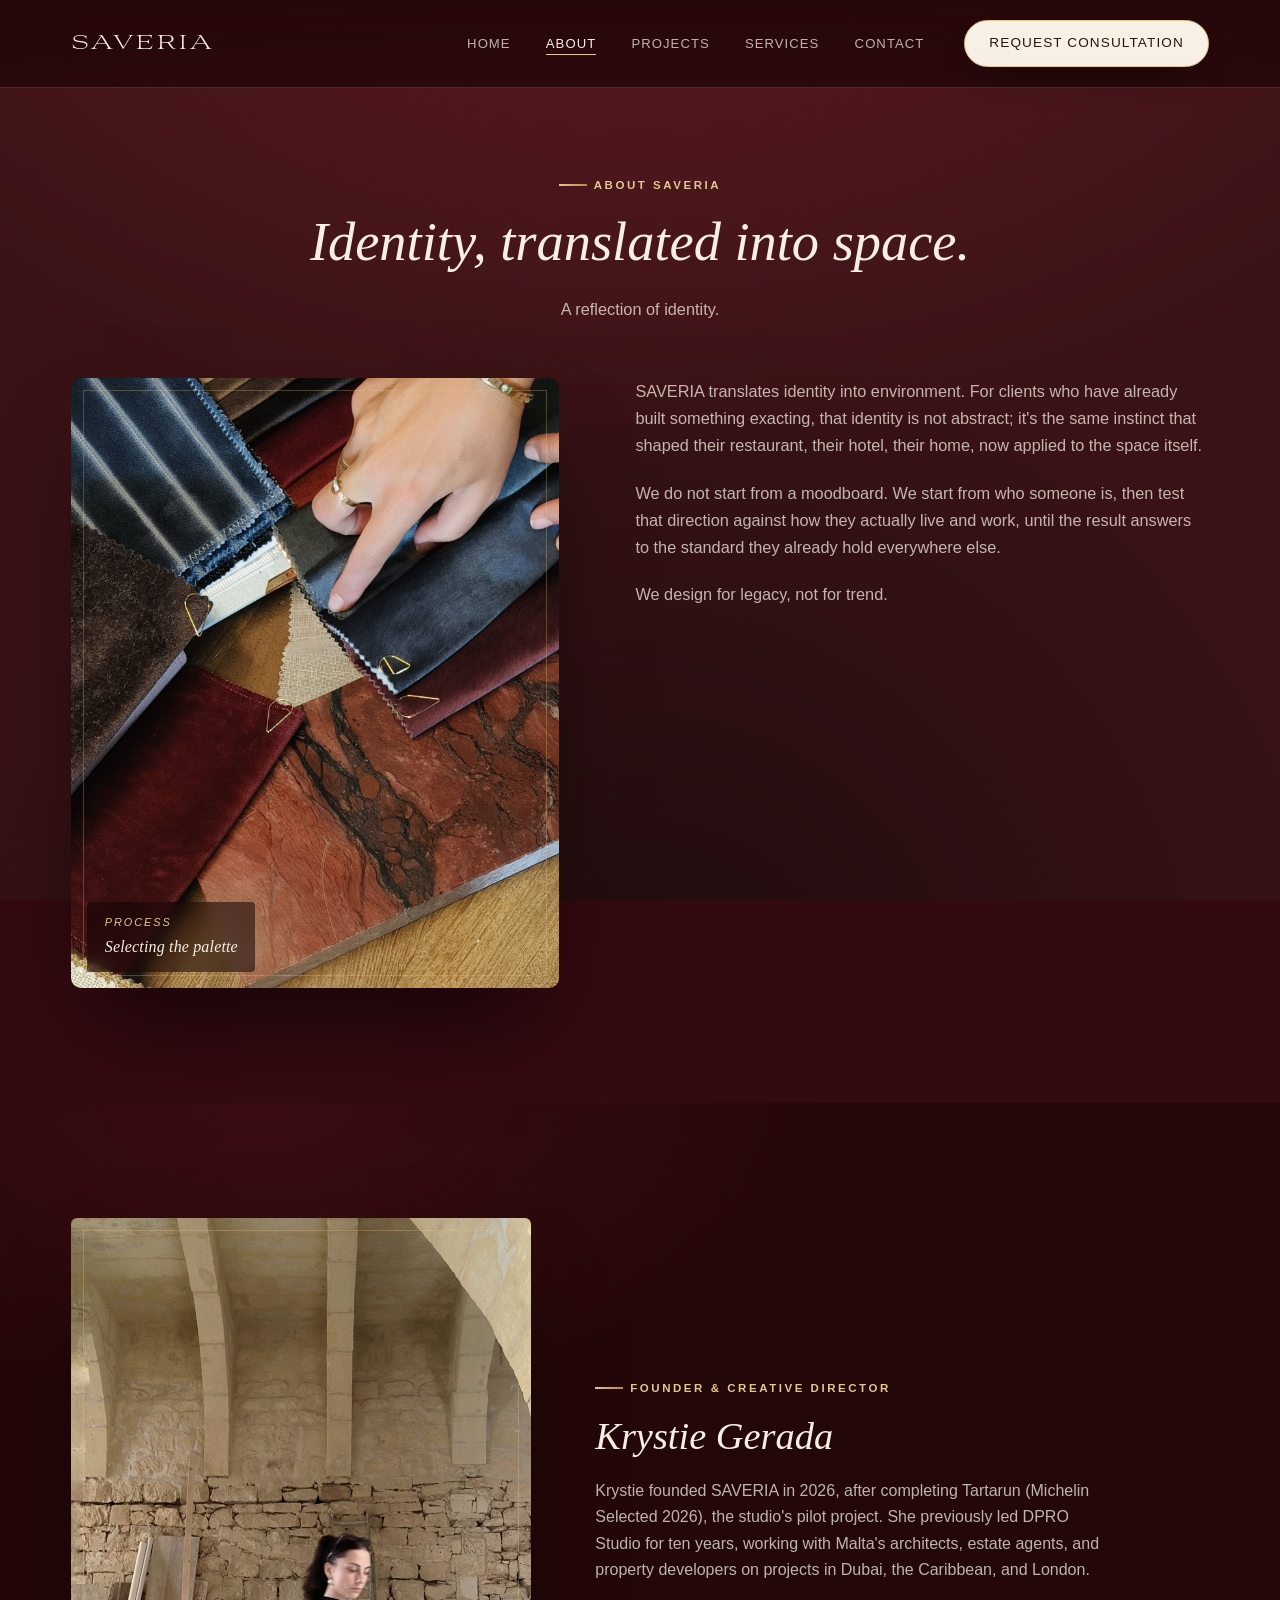
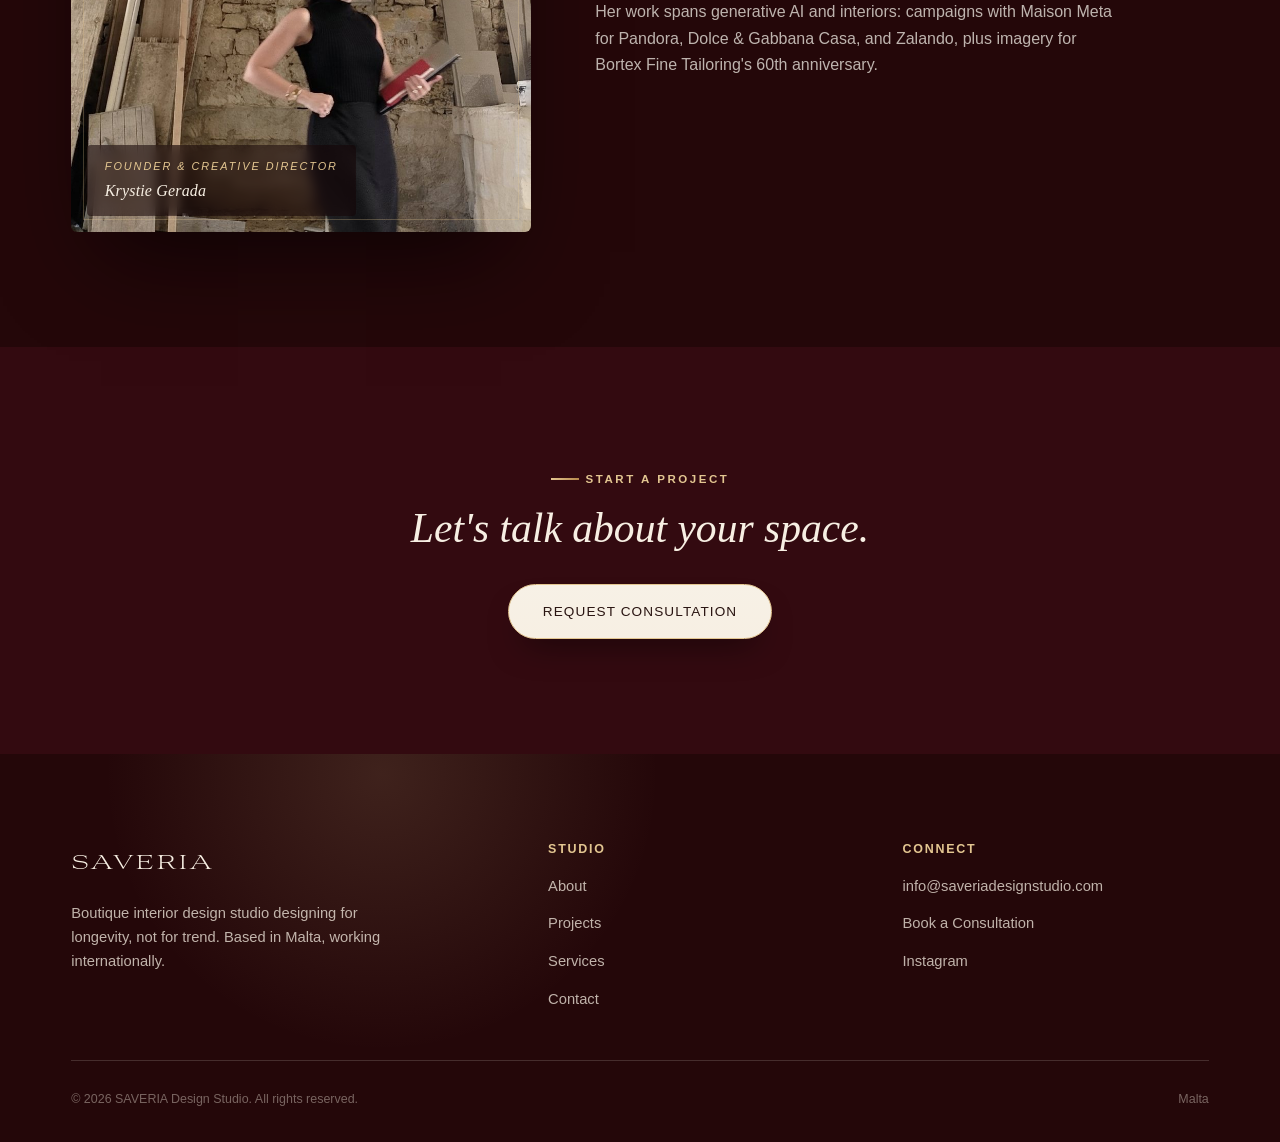
==== commit 0e9116fd: "Use dining shot for homepage Tartarun card; smooth out odd phrasing Swapped the bathroom photo for 0" ====
--- a/about.html
+++ b/about.html
@@ -62,7 +62,7 @@
       </div>
       <div class="about-copy">
         <p>SAVERIA translates identity into environment. For clients who have already built something exacting, that identity is not abstract; it's the same instinct that shaped their restaurant, their hotel, their home, now applied to the space itself.</p>
-        <p>We do not propose from a moodboard. We propose from who someone is, then test that direction against how they actually live and work, until the result answers to the standard they already hold everywhere else.</p>
+        <p>We do not start from a moodboard. We start from who someone is, then test that direction against how they actually live and work, until the result answers to the standard they already hold everywhere else.</p>
         <p>We design for legacy, not for trend.</p>
       </div>
     </div>
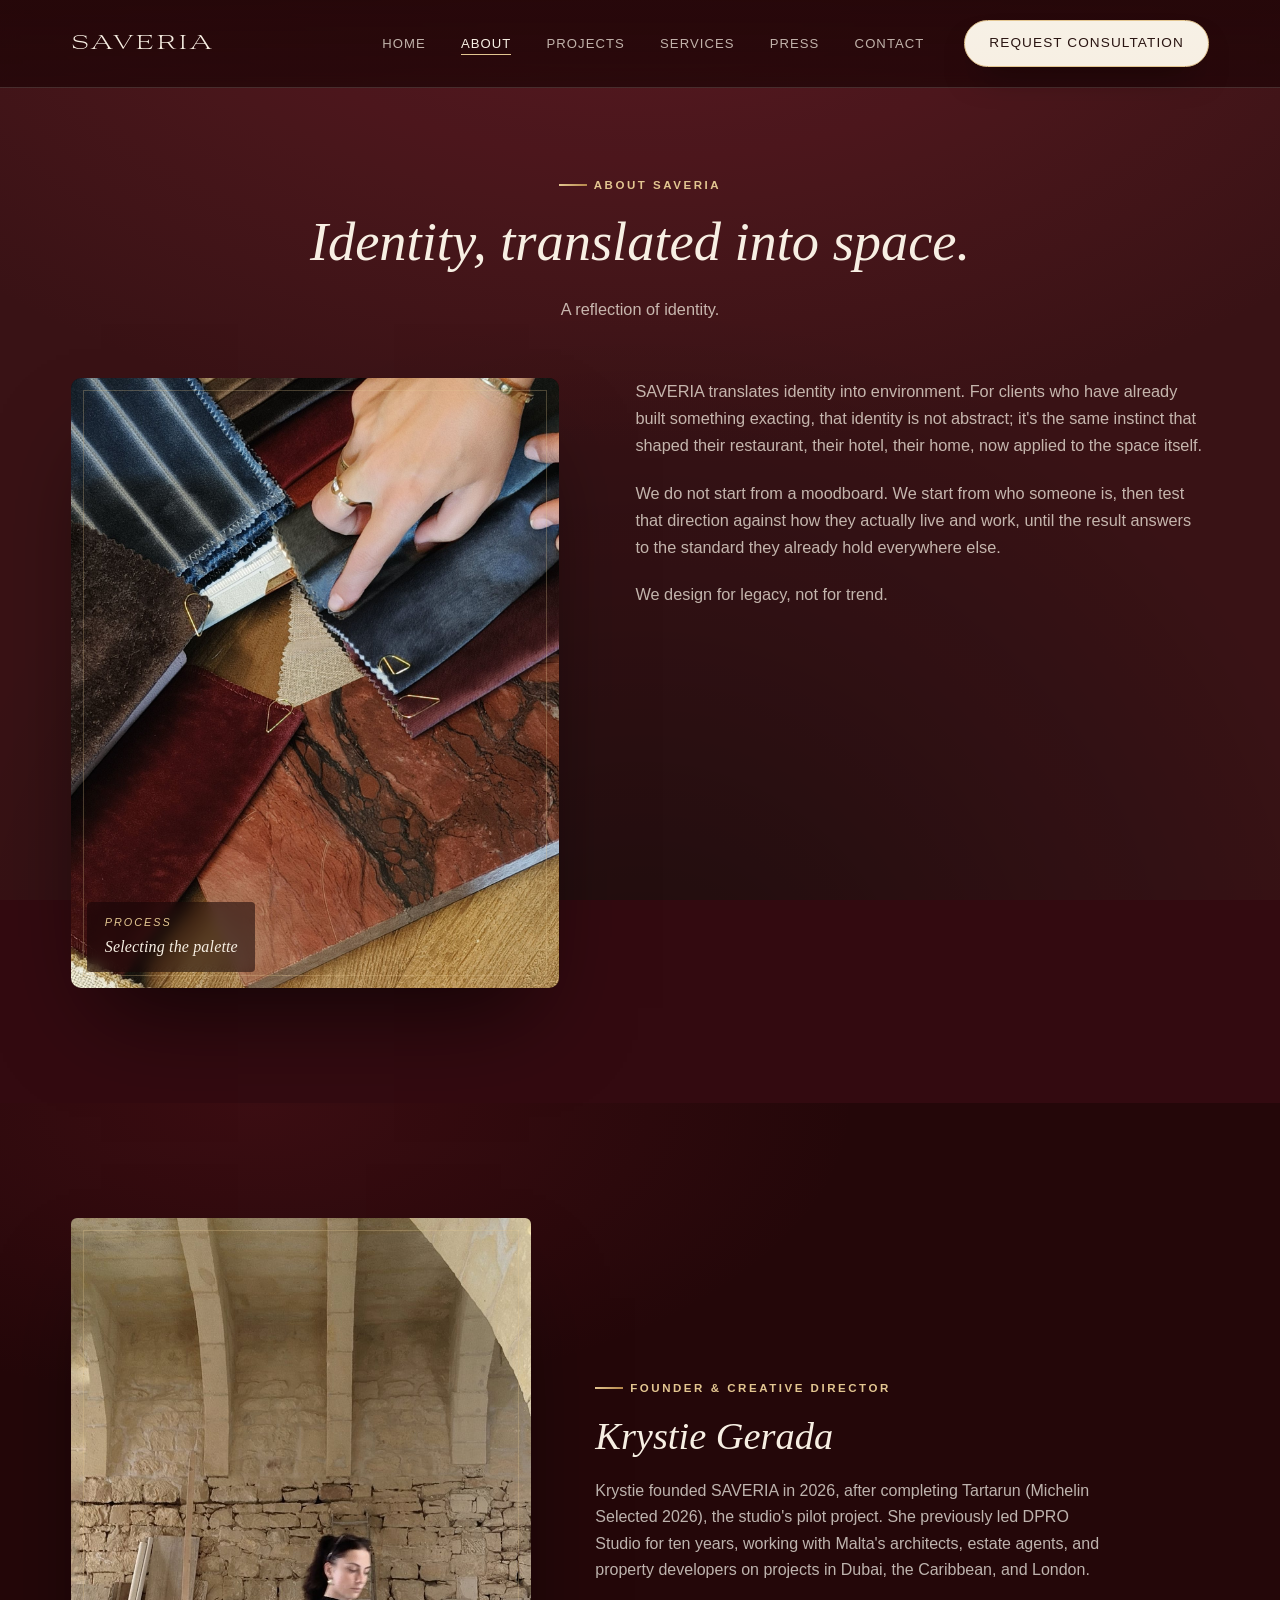
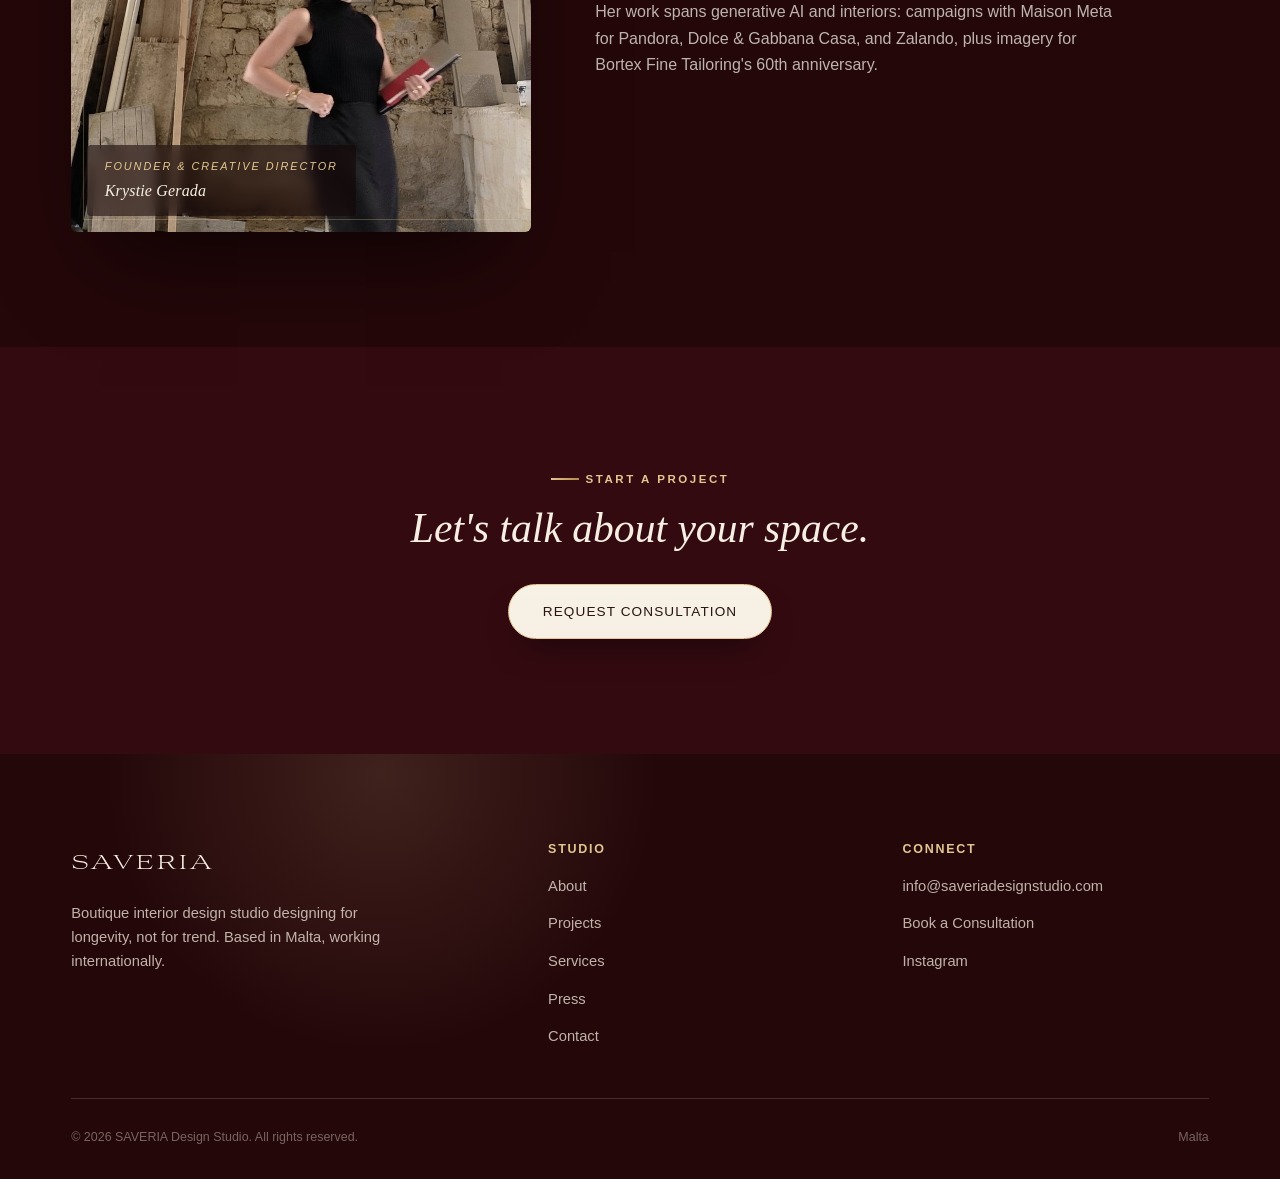
==== commit 76197155: "Add Press page featuring the Design Dispatch Tartarun article New press.html with a burgundy gradien" ====
--- a/about.html
+++ b/about.html
@@ -21,6 +21,7 @@
         <li><a href="about.html" class="is-active">About</a></li>
         <li><a href="projects.html">Projects</a></li>
         <li><a href="services.html">Services</a></li>
+        <li><a href="press.html">Press</a></li>
         <li><a href="contact.html">Contact</a></li>
       </ul>
       <a href="https://calendly.com/saveriadesignstudio-info/30min" class="btn btn--primary" style="padding:0.7rem 1.5rem;">Request Consultation</a>
@@ -41,6 +42,7 @@
     <li><a href="about.html">About</a></li>
     <li><a href="projects.html">Projects</a></li>
     <li><a href="services.html">Services</a></li>
+    <li><a href="press.html">Press</a></li>
     <li><a href="contact.html">Contact</a></li>
   </ul>
   <a href="https://calendly.com/saveriadesignstudio-info/30min" class="btn btn--primary">Request Consultation</a>
@@ -108,6 +110,7 @@
           <li><a href="about.html">About</a></li>
           <li><a href="projects.html">Projects</a></li>
           <li><a href="services.html">Services</a></li>
+          <li><a href="press.html">Press</a></li>
           <li><a href="contact.html">Contact</a></li>
         </ul>
       </div>
--- a/css/styles.css
+++ b/css/styles.css
@@ -1137,3 +1137,140 @@
   font-size: 0.85rem;
   color: var(--ink);
 }
+
+/* ============================================================
+   Press
+   ============================================================ */
+
+.press-card {
+  position: relative;
+  overflow: hidden;
+  isolation: isolate;
+  border-radius: 10px;
+  padding: clamp(2.5rem, 6vw, 5rem);
+  background: radial-gradient(ellipse 90% 110% at 18% 10%, var(--burgundy-bright) 0%, var(--burgundy) 36%, #4a0f18 68%, var(--burgundy-deep) 100%);
+  box-shadow: var(--shadow-deep);
+  color: var(--ivory);
+}
+
+.press-card::after {
+  content: "";
+  position: absolute;
+  inset: 14px;
+  border: 1px solid rgba(227, 198, 145, 0.28);
+  border-radius: 4px;
+  pointer-events: none;
+}
+
+.press-card {
+  display: grid;
+  grid-template-columns: minmax(0, 1fr) minmax(0, 0.62fr);
+  gap: clamp(2rem, 5vw, 4rem);
+  align-items: center;
+}
+
+.press-card__image {
+  margin: 0;
+  border-radius: 4px;
+  box-shadow: 0 30px 60px -28px rgba(0, 0, 0, 0.75);
+}
+
+.press-card__image::after {
+  inset: 8px;
+}
+
+@media (max-width: 900px) {
+  .press-card {
+    grid-template-columns: 1fr;
+  }
+  .press-card__image {
+    order: -1;
+  }
+}
+
+.press-card__meta {
+  display: flex;
+  flex-wrap: wrap;
+  align-items: center;
+  gap: 0.9rem;
+  font-size: 0.72rem;
+  letter-spacing: 0.22em;
+  text-transform: uppercase;
+  font-weight: 600;
+  color: var(--brass-light);
+}
+
+.press-card__meta span + span::before {
+  content: "";
+  display: inline-block;
+  width: 28px;
+  height: 1px;
+  margin-right: 0.9rem;
+  vertical-align: middle;
+  background: linear-gradient(90deg, var(--brass-light), var(--brass));
+}
+
+.press-card__quote {
+  margin: clamp(1.75rem, 4vw, 3rem) 0 0;
+  max-width: 22ch;
+  font-family: var(--font-display);
+  font-style: italic;
+  font-weight: 500;
+  font-size: clamp(2.1rem, 4.8vw, 3.8rem);
+  line-height: 1.1;
+  color: var(--ivory);
+}
+
+.press-card__headline {
+  margin-top: 1.5rem;
+  max-width: 46ch;
+  font-size: 1.1rem;
+  color: var(--ivory-soft);
+}
+
+.press-card__byline {
+  margin-top: 0.9rem;
+  font-size: 0.78rem;
+  letter-spacing: 0.14em;
+  text-transform: uppercase;
+  color: rgba(247, 239, 227, 0.55);
+}
+
+.press-card__actions {
+  display: flex;
+  flex-wrap: wrap;
+  gap: 1rem;
+  margin-top: clamp(1.75rem, 4vw, 2.75rem);
+}
+
+.press-note {
+  margin-top: 2.25rem;
+  text-align: center;
+  font-size: 0.9rem;
+  color: var(--ivory-soft);
+}
+
+.press-note a {
+  color: var(--brass-light);
+  border-bottom: 1px solid rgba(227, 198, 145, 0.4);
+  transition: color 0.2s ease, border-color 0.2s ease;
+}
+
+.press-note a:hover {
+  color: var(--ivory);
+  border-color: var(--ivory);
+}
+
+/* Six nav links plus the CTA no longer fit side by side between 900px and
+   about 1100px (iPad landscape included), so use the menu button there. */
+@media (max-width: 1100px) {
+  .nav__links {
+    display: none;
+  }
+  .nav > a.btn {
+    display: none;
+  }
+  .nav-toggle {
+    display: flex;
+  }
+}
